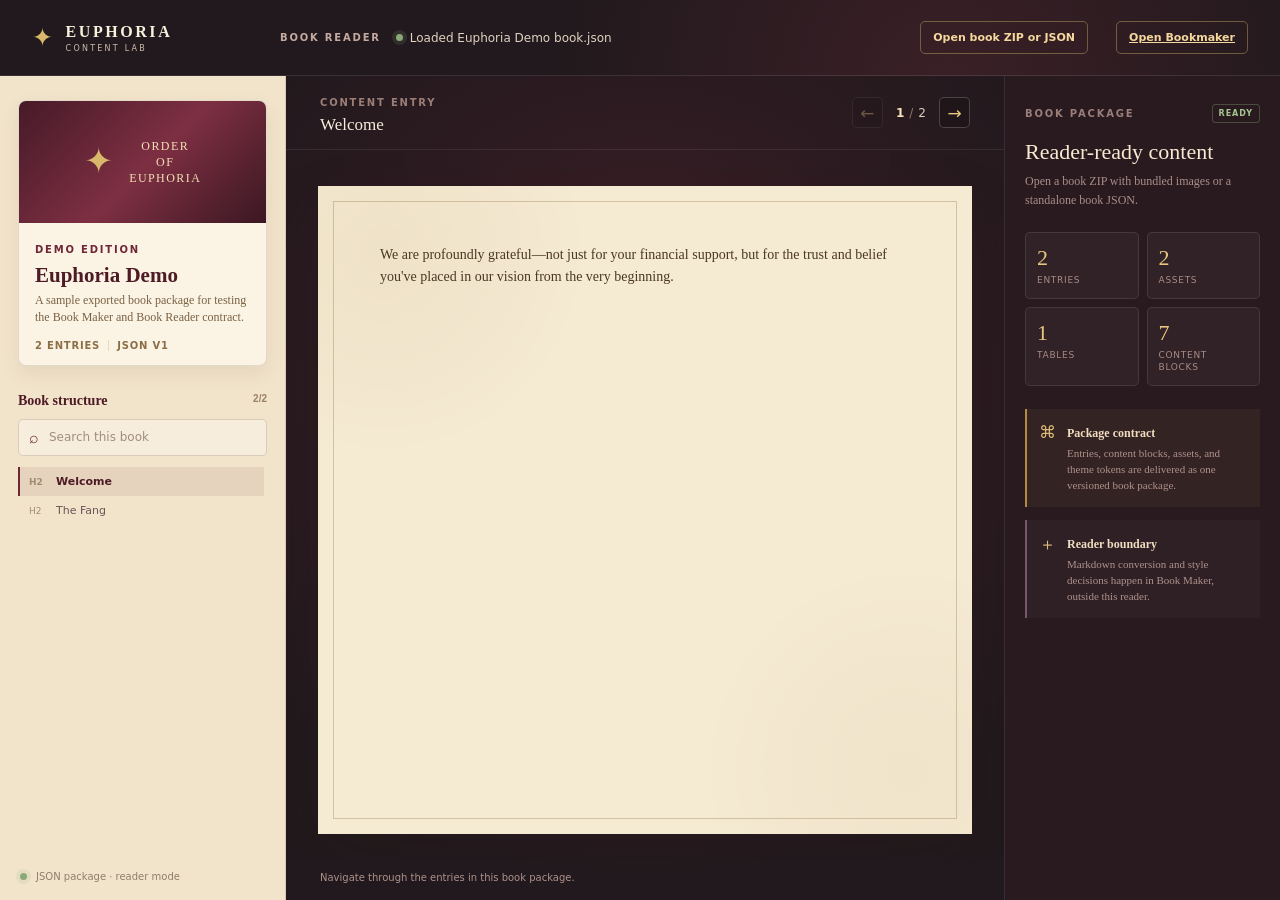
==== index.html @ 2980be52 "add some features" ====
<!doctype html>
<html lang="en">
  <head>
    <meta charset="UTF-8" />
    <meta name="viewport" content="width=device-width, initial-scale=1.0" />
    <title>Euphoria Demo · Content Reader</title>
    <meta name="description" content="A JSON-powered digital TTRPG book reader." />
    <link rel="stylesheet" href="styles.css?v=20" />
  </head>
  <body>
    <div class="app-shell">
      <header class="topbar">
        <div class="brand-mark" aria-label="Euphoria Content Lab">
          <span class="brand-glyph">✦</span>
          <span><strong>EUPHORIA</strong><small>CONTENT LAB</small></span>
        </div>
        <div class="topbar-center">
          <span class="eyebrow">BOOK READER</span>
          <span class="source-status" id="sourceStatus"><i></i> Loading demo…</span>
        </div>
        <label class="file-loader" for="jsonInput">Open book ZIP or JSON</label>
        <a class="file-loader" href="bookmaker.html">Open Bookmaker</a>
        <input id="jsonInput" type="file" accept=".zip,.json,application/zip,application/json" />
      </header>

      <main class="workspace">
        <aside class="sidebar">
          <div class="book-card">
            <div class="book-card-art"><span>✦</span><span>ORDER<br />OF<br />EUPHORIA</span></div>
            <div class="book-card-copy">
              <span class="eyebrow">DEMO EDITION</span>
              <h1 id="bookTitle">Euphoria Demo</h1>
              <p id="bookDescription">A Homebrewery Markdown reading test.</p>
              <div class="book-meta"><span id="pageCount">— entries</span><span id="themeLabel">5ePHB</span></div>
            </div>
          </div>

          <div class="sidebar-section">
            <div class="section-heading"><span>Book structure</span><span class="section-count" id="contentsCount">—</span></div>
            <label class="search-box">
              <span>⌕</span>
              <input id="searchInput" type="search" placeholder="Search this book" autocomplete="off" />
            </label>
            <nav id="contents" class="contents" aria-label="Book contents"></nav>
          </div>

          <div class="sidebar-footer">
            <span class="status-dot"></span>
            <span>JSON package · reader mode</span>
          </div>
        </aside>

        <section class="reader-area">
          <div class="reader-toolbar">
            <div>
              <span class="eyebrow">CONTENT ENTRY</span>
              <strong id="currentLabel">Cover</strong>
            </div>
            <div class="page-controls">
              <button id="previousButton" class="icon-button" type="button" aria-label="Previous content entry">←</button>
              <span><b id="currentPage">1</b><em>/</em><span id="totalPages">—</span></span>
              <button id="nextButton" class="icon-button" type="button" aria-label="Next content entry">→</button>
            </div>
          </div>

          <div class="reader-stage">
            <div id="pageViewport" class="page-viewport" aria-live="polite"></div>
          </div>

          <div class="reader-footer">
            <span id="pageHint">Navigate through the entries in this book package.</span>
          </div>
        </section>

        <aside class="inspector">
          <div class="inspector-heading">
            <span class="eyebrow">BOOK PACKAGE</span>
            <span class="live-badge">READY</span>
          </div>
          <h2>Reader-ready content</h2>
          <p class="inspector-intro">Open a book ZIP with bundled images or a standalone book JSON.</p>
          <div class="stat-grid">
            <div class="stat-card"><b id="statPages">—</b><span>entries</span></div>
            <div class="stat-card"><b id="statImages">—</b><span>assets</span></div>
            <div class="stat-card"><b id="statTables">—</b><span>tables</span></div>
            <div class="stat-card"><b id="statDirectives">—</b><span>content blocks</span></div>
          </div>
          <div class="support-card">
            <span class="support-icon">⌘</span>
            <div><strong>Package contract</strong><p>Entries, content blocks, assets, and theme tokens are delivered as one versioned book package.</p></div>
          </div>
          <div class="support-card muted-card">
            <span class="support-icon">＋</span>
            <div><strong>Reader boundary</strong><p>Markdown conversion and style decisions happen in Book Maker, outside this reader.</p></div>
          </div>
        </aside>
      </main>

      <div id="notice" class="notice" role="status" hidden></div>
    </div>
    <script src="image-viewer.js?v=1"></script>
    <script src="vendor/jszip-3.10.1/jszip.min.js"></script>
    <script src="book-archive.js?v=3"></script>
    <script src="reader.js?v=13"></script>
  </body>
</html>
---- styles.css ----
:root {
  --ink: #2e2325;
  --ink-soft: #756266;
  --wine: #6f2637;
  --wine-dark: #4d1a25;
  --gold: #b68a3d;
  --gold-light: #d9b86c;
  --gold-dark: #7a5927;
  --plum: #5d466f;
  --hover: #f8efd8;
  --parchment: #f5ead2;
  --parchment-light: #fbf4e5;
  --card: #efe0c0;
  --book-body-font: Georgia, serif;
  --book-ui-font: Inter, sans-serif;
  --line: rgba(93, 53, 43, .15);
  --shadow: 0 22px 55px rgba(49, 28, 27, .16);
}

* { box-sizing: border-box; }
html, body { min-height: 100%; }
body { margin: 0; color: var(--ink); background: #21191d; font-family: Inter, ui-sans-serif, system-ui, -apple-system, BlinkMacSystemFont, "Segoe UI", sans-serif; }
button, input { font: inherit; }
button { cursor: pointer; }

.app-shell { height: 100vh; overflow: hidden; background: radial-gradient(circle at 74% 10%, rgba(123, 49, 62, .28), transparent 32%), #21191d; }
.topbar { height: 76px; display: flex; align-items: center; gap: 28px; padding: 0 32px; color: #f9f0dd; border-bottom: 1px solid rgba(255,255,255,.1); }
.brand-mark { display: flex; align-items: center; gap: 11px; min-width: 220px; letter-spacing: .1em; }
.brand-mark strong { display: block; font-family: Georgia, serif; font-size: 16px; letter-spacing: .16em; }
.brand-mark small { display: block; margin-top: 3px; color: #cdbda8; font-size: 8px; letter-spacing: .28em; }
.brand-glyph { color: var(--gold-light); font-size: 25px; }
.topbar-center { display: flex; align-items: center; gap: 15px; flex: 1; }
.eyebrow { color: #9b7e78; font-size: 10px; font-weight: 800; letter-spacing: .18em; }
.topbar .eyebrow { color: #c5aaa2; }
.source-status { display: inline-flex; align-items: center; gap: 7px; color: #e0d2c0; font-size: 12px; }
.source-status i, .status-dot { width: 7px; height: 7px; display: inline-block; border-radius: 99px; background: #8ba87a; box-shadow: 0 0 0 4px rgba(139,168,122,.14); }
.file-loader, .export-button { color: #f4d89e; font-size: 11px; font-weight: 700; border: 1px solid rgba(217,184,108,.4); border-radius: 5px; padding: 9px 12px; cursor: pointer; background: transparent; }
.export-button:disabled { opacity: .4; cursor: default; }
.maker-page .maker-sidebar { background: #efe0c0; }
.maker-panel { margin-top: 25px; padding: 15px 14px; border: 1px solid rgba(111,38,55,.16); border-radius: 6px; background: rgba(255,255,255,.26); }
.maker-panel h2 { margin: 7px 0 5px; color: var(--wine-dark); font: 18px Georgia, serif; }
.maker-panel p { margin: 0; color: #806866; font: 11px/1.45 Georgia, serif; }
.maker-steps { margin-top: 14px; }
.maker-step { display: flex; align-items: center; gap: 9px; padding: 7px 0; color: #a48d7c; font-size: 10px; }
.maker-step b { width: 21px; height: 21px; display: grid; place-items: center; border: 1px solid rgba(111,38,55,.18); border-radius: 50%; font-size: 9px; }
.maker-step.active { color: var(--wine-dark); font-weight: 700; }
.maker-step.active b { color: #fbf4e5; border-color: var(--wine); background: var(--wine); }
.heading-actions, .heading-dialog-actions, .heading-bulk { display: flex; flex-wrap: wrap; align-items: center; gap: 8px; }
.heading-actions { margin-top: 10px; }
.heading-actions button, #headingEditor button, #headingEditor input:not([type="checkbox"]), #headingEditor select,
#pdfInspector button, #pdfInspector input, #imageRecovery button, #imageRecovery input, #imageRecovery select, #bookZipExport button {
  min-height: 36px; padding: 6px 9px; border: 1px solid var(--gold-dark); border-radius: 4px;
  color: var(--ink); background: var(--parchment-light); font: inherit;
}
.heading-actions button { font-size: 12px; }
.heading-actions button:disabled, #headingEditor button:disabled, #pdfInspector button:disabled, #imageRecovery button:disabled, #bookZipExport button:disabled { opacity: .55; cursor: default; }
#headingEditor {
  width: min(1200px, calc(100% - 24px)); max-height: calc(100% - 24px);
  padding: clamp(12px, 4vw, 24px); border: 1px solid var(--gold-dark); border-radius: 8px;
  color: var(--ink); background: var(--parchment); box-shadow: var(--shadow); font-size: 14px;
}
#headingEditor::backdrop { background: rgba(26, 14, 19, .75); }
#headingEditor [hidden] { display: none; }
.heading-dialog-header { display: flex; align-items: center; justify-content: space-between; gap: 12px; margin-bottom: 15px; }
.heading-dialog-header h2 { margin: 0; color: var(--wine-dark); font: 24px Georgia, serif; }
.heading-search { display: grid; gap: 5px; }
.heading-bulk { margin-top: 12px; }
.heading-hint { margin: 9px 0; color: var(--ink-soft); }
.heading-hint:empty { display: none; }
.heading-columns { overflow-x: auto; padding: 2px 2px 8px; }
.heading-grid { display: grid; grid-template-columns: repeat(4, minmax(218px, 1fr)); min-width: 896px; gap: 8px; }
.heading-grid-extra { grid-template-columns: repeat(2, minmax(218px, 1fr)); min-width: 444px; margin-top: 8px; }
.heading-grid-extra:empty { display: none; }
.heading-column { min-width: 0; padding: 8px; border: 1px solid var(--line); border-radius: 5px; }
.heading-column h3 { margin: 0 0 4px; color: var(--wine-dark); font-size: 14px; }
.heading-rows { max-height: 38vh; overflow-y: auto; margin: 0; padding: 2px; list-style: none; }
.heading-row { display: grid; grid-template-columns: auto minmax(0, 1fr) auto auto; align-items: center; gap: 5px; padding: 4px 0; }
.heading-row input[type="text"] { width: 100%; min-width: 0; }
.heading-count { min-width: 20px; padding: 3px; border-radius: 4px; background: var(--card); color: var(--wine-dark); font-size: 11px; text-align: center; }
.heading-preview-contents { max-height: 38vh; overflow-y: auto; margin: 8px 0; padding-inline-start: 25px; overflow-wrap: anywhere; }
.heading-preview-contents li { margin: 5px 0; }
.heading-dialog-actions { justify-content: flex-end; margin-top: 12px; }
#headingEditor #previewHeadings, #headingEditor #applyHeadings { color: #fff3db; background: var(--wine-dark); }
.maker-panel .pdf-status { margin-top: 8px; overflow-wrap: anywhere; }
.pdf-status:empty { display: none; }
#pdfInspector, #imageRecovery, #bookZipExport {
  width: min(950px, calc(100% - 24px)); max-height: calc(100% - 24px); padding: clamp(12px, 4vw, 24px);
  border: 1px solid var(--gold-dark); border-radius: 8px; color: var(--ink); background: var(--parchment); font-size: 14px;
}
#pdfInspector::backdrop, #imageRecovery::backdrop, #bookZipExport::backdrop { background: rgba(26, 14, 19, .75); }
.pdf-toolbar { display: flex; flex-wrap: wrap; align-items: center; gap: 8px; margin-bottom: 10px; }
.pdf-toolbar h2 { flex: 1; margin: 0; color: var(--wine-dark); font: 24px Georgia, serif; }
#pdfPageNumber { width: 70px; }
.pdf-page-jump { display: flex; flex-wrap: wrap; align-items: center; gap: 5px; }
.pdf-page-layout { display: grid; grid-template-columns: minmax(0, 2fr) minmax(0, 1fr); gap: 15px; }
.pdf-page-layout[hidden] { display: none; }
#pdfPreviewStage { position: relative; }
#pdfPageCanvas { display: block; width: 100%; height: auto; background: white; }
#pdfPageCanvas.selecting-crop { cursor: crosshair; touch-action: none; user-select: none; }
#pdfCropOutline { position: absolute; outline: 2px solid #6f2637; box-shadow: 0 0 0 3px white; background: rgba(111, 38, 55, .15); pointer-events: none; }
#pdfCrop[aria-pressed="true"] { color: #fff3db; background: var(--wine-dark); }
#pdfImages { display: grid; gap: 7px; margin: 0 0 12px; padding: 0; list-style: none; }
#pdfImages button { display: flex; align-items: center; gap: 8px; width: 100%; text-align: start; }
#pdfImages img { width: 52px; height: 42px; object-fit: contain; background: white; }
#pdfImages .pdf-use-image { display: none; }
#pdfReviewPane[data-picking] #pdfImages .pdf-use-image { display: block; margin-top: 4px; }
#pdfImageHighlight { position: absolute; outline: 3px solid #b68a3d; box-shadow: 0 0 0 2px white; pointer-events: none; }
#pdfPageCanvas.selecting-crop + #pdfImageHighlight { visibility: hidden; }
#pdfPageText { max-height: 220px; overflow: auto; white-space: pre-wrap; overflow-wrap: anywhere; }
#imageRecovery { width: min(1050px, calc(100% - 24px)); padding: 12px; font-size: 13px; }
#imageRecovery:has(#recoverySetup:not([hidden])) { width: min(480px, calc(100% - 24px)); }
#imageRecovery [hidden] { display: none; }
#imageRecovery .pdf-toolbar { gap: 6px; margin-bottom: 6px; }
#imageRecovery button, #imageRecovery input:not([type="radio"]) { padding: 4px 7px; }
#recoverySetup fieldset { display: grid; gap: 7px; margin: 8px 0 12px; border: 1px solid var(--line); }
#recoveryStatus { flex: 1; margin: 0; }
.recovery-layout { display: grid; grid-template-columns: minmax(0, 1.15fr) minmax(0, 1fr); gap: 12px; }
#recoveryPdfPane, #recoveryReview { min-width: 0; max-height: min(76vh, calc(100dvh - 120px)); overflow: auto; padding: 6px; }
#recoveryPdfPane { border: 1px solid var(--line); border-radius: 5px; }
#recoveryPdfPane .pdf-page-layout:not([hidden]) { display: block; }
#recoveryPdfPane #pdfPreviewStage { width: min(100%, calc(clamp(130px, 100dvh - 260px, 540px) * var(--pdf-page-ratio, 1))); margin: 0 auto; }
#recoveryPdfPane #pdfImages { grid-template-columns: repeat(auto-fit, minmax(145px, 1fr)); }
@media (max-width: 760px) {
  .recovery-layout { grid-template-columns: minmax(0, 1fr); }
  #recoveryPdfPane { max-height: none; }
  #recoveryPdfPane #pdfPreviewStage { width: min(100%, calc(clamp(125px, 33dvh, 290px) * var(--pdf-page-ratio, 1))); }
  #recoveryReview { max-height: none; }
}
.recovery-field { display: grid; grid-template-columns: auto minmax(0, 1fr); align-items: center; gap: 5px 8px; min-width: 0; }
.recovery-field input { width: 100%; min-width: 0; }
#recoveryPageNumber { width: 64px; }
#recoveryContext { margin: 6px 0; overflow-wrap: anywhere; }
#recoveryCandidates { display: grid; grid-template-columns: repeat(auto-fill, minmax(92px, 1fr)); gap: 5px; margin: 6px 0; padding: 0; list-style: none; }
#recoveryCandidates button { display: grid; justify-items: center; gap: 5px; width: 100%; }
#recoveryCandidates button[aria-pressed="true"] { outline: 2px solid var(--wine); outline-offset: -2px; }
#recoveryCandidates img { width: 100%; height: 46px; object-fit: contain; }
#recoveryForm { padding: 7px; border: 1px solid var(--gold-dark); border-radius: 5px; }
#recoveryChosenImage { display: block; max-width: 100%; max-height: 78px; margin: 6px auto 0; object-fit: contain; }
#recoveryForm .pdf-toolbar { margin: 6px 0 0; }
#applyRecovery { color: #fff3db; background: var(--wine-dark); }
#bookZipExport { width: min(450px, calc(100% - 24px)); }
#bookZipExport h2 { margin: 0; color: var(--wine-dark); font: 24px Georgia, serif; }
#bookZipExportStatus { overflow-wrap: anywhere; }
.edition-field { display: grid; gap: 4px; margin: 8px 0; color: var(--ink); font-size: 12px; }
.edition-field select { width: 100%; }
#bookEditing { width: min(680px, calc(100% - 24px)); max-height: calc(100dvh - 24px); overflow: auto; padding: 16px; border: 1px solid var(--gold-dark); border-radius: 8px; background: var(--parchment); color: var(--ink); }
#bookEditing::backdrop { background: rgba(26, 14, 19, .75); }
#bookEditingFields { display: grid; gap: 10px; }
#bookEditing :is(input, select, textarea, button), .edition-field select, .book-block-actions button { font: inherit; color: var(--ink); border: 1px solid var(--gold-dark); border-radius: 4px; background: var(--parchment-light); }
#bookEditing :is(input, select, textarea, button), .edition-field select { padding: 6px 8px; }
#bookEditing :is(input, select, textarea):not([type="checkbox"]) { width: 100%; min-width: 0; }
#bookEditing textarea { resize: vertical; }
#bookEditing label { display: grid; gap: 4px; min-width: 0; }
#bookEditing label.book-edit-check { display: flex; align-items: center; gap: 5px; }
#bookEditing [hidden] { display: none; }
#bookEditing button:disabled { opacity: .45; cursor: default; }
#bookEditingStatus { margin: 8px 0 0; color: var(--wine-dark); }
#bookEditingStatus:empty { display: none; }
.book-edit-actions { display: flex; flex-wrap: wrap; gap: 8px; }
.book-bullet-editor { margin: 0 0 8px; padding-inline-start: 22px; }
.book-bullet-editor li { margin-bottom: 6px; }
.book-bullet-editor textarea { display: block; margin-bottom: 4px; }
#structuredBlockFields { min-width: 0; }
.book-table-editor { overflow-x: auto; margin-bottom: 8px; }
.book-table-editor table { width: 100%; border-spacing: 4px; }
.book-table-editor :is(th, td) { vertical-align: top; text-align: start; padding: 0; }
.book-table-editor :is(th, td):has(input) { min-width: 110px; }
.book-table-editor th button { margin-top: 4px; }
.book-edit-scope { min-width: 0; padding: 8px; margin: 0; border: 1px solid var(--gold-dark); border-radius: 5px; }
.book-edit-scope legend { padding: 0 4px; font-weight: 700; }
.book-edit-scope p { margin: 6px 0 2px; color: var(--ink-soft); }
#bookEditing .book-edit-actions button[value="save"] { color: #fff3db; background: var(--wine-dark); }
.book-edit-grid { display: grid; grid-template-columns: repeat(2, minmax(0, 1fr)); gap: 8px 12px; }
.book-crop-stage { position: relative; overflow: hidden; width: fit-content; max-width: 100%; margin: 0 auto 8px; }
.book-crop-stage img { display: block; max-width: 100%; max-height: 240px; cursor: crosshair; touch-action: none; user-select: none; }
#editCropOutline { position: absolute; border: 2px solid var(--wine-dark); outline: 1px solid white; box-shadow: 0 0 0 600px #2b1a2260; pointer-events: none; }
.book-order-list, .book-source-list { padding: 0; margin: 0; list-style: none; }
.book-order-list li { display: flex; align-items: center; flex-wrap: wrap; gap: 6px; padding: 6px 0; border-bottom: 1px solid var(--line); }
.book-order-list li[draggable] { cursor: grab; }
.book-order-list li > span { flex: 1 1 36%; overflow-wrap: anywhere; }
.book-source-list li { padding: 6px 0; border-bottom: 1px solid var(--line); }
.book-source-list small { display: block; color: var(--ink-soft); }
.book-edit-block { display: flow-root; margin-block: 4px; padding: 2px 5px; border: 1px solid transparent; }
.book-edit-block[data-edit-block]:hover, .book-edit-block:focus-within { border-color: var(--gold-dark); }
.book-block-actions { display: flex; gap: 5px; justify-content: flex-end; clear: both; }
.book-block-actions button { padding: 3px 6px; font-size: 11px; }
.page-content .book-quote, .page-content .book-callout { margin-block: 12px; padding: 8px 12px; border-inline-start: 3px solid var(--gold-dark); }
.page-content .book-quote { font-style: italic; }
.page-content .book-callout { background: var(--card); }
.page-content .book-rule { border: 0; border-top: 1px solid var(--gold-dark); margin: 16px auto; width: 65%; }
@media (max-width: 480px) { .book-edit-grid { grid-template-columns: minmax(0, 1fr); } }
#bookZipExport #downloadBookZip { color: #fff3db; background: var(--wine-dark); }
@media (max-width: 650px) { .pdf-page-layout { grid-template-columns: minmax(0, 1fr); } }
.maker-inspector { background: #261a20; }
#fileInput, #mdInput, #jsonInput { display: none; }

.workspace { display: grid; grid-template-columns: 286px minmax(520px, 1fr) 276px; height: calc(100vh - 76px); min-height: 0; overflow: hidden; }
.sidebar { min-height: 0; overflow-y: auto; padding: 24px 18px 18px; background: #f2e4cb; border-right: 1px solid rgba(69, 32, 30, .14); display: flex; flex-direction: column; }
.book-card { overflow: hidden; border: 1px solid var(--line); border-radius: 8px; background: var(--parchment-light); box-shadow: 0 8px 20px rgba(69, 32, 30, .08); }
.book-card-art { min-height: 122px; display: flex; align-items: center; justify-content: center; gap: 15px; color: #f4dfb6; background: linear-gradient(135deg, #461a28, #7d2f42 52%, #3b1722); text-align: center; font-family: Georgia, serif; font-size: 12px; line-height: 1.35; letter-spacing: .12em; }
.book-card-art span:first-child { color: var(--gold-light); font-size: 35px; }
.book-card-copy { padding: 15px 16px 14px; }
.book-card-copy .eyebrow { color: var(--wine); }
.book-card h1 { margin: 7px 0 5px; color: var(--wine-dark); font: 700 21px/1.1 Georgia, serif; }
.book-card p { min-height: 32px; margin: 0; color: var(--ink-soft); font: 12px/1.45 Georgia, serif; }
.book-meta { display: flex; gap: 8px; margin-top: 13px; color: #8b6d46; font-size: 10px; font-weight: 800; text-transform: uppercase; letter-spacing: .08em; }
.book-meta span + span { padding-left: 8px; border-left: 1px solid var(--line); }
.sidebar-section { display: flex; flex: none; flex-direction: column; min-height: 0; margin-top: 27px; }
.section-heading { display: flex; justify-content: space-between; margin-bottom: 10px; color: var(--wine-dark); font: 700 14px Georgia, serif; }
.section-count { color: #9b8064; font: 700 10px Inter, sans-serif; }
.search-box { display: flex; align-items: center; gap: 8px; padding: 8px 10px; border: 1px solid rgba(93, 53, 43, .18); border-radius: 5px; background: rgba(255,255,255,.35); color: var(--wine); }
.search-box input { width: 100%; outline: none; border: 0; background: transparent; color: var(--ink); font-size: 12px; }
.search-box input::placeholder { color: #a28d80; }
.contents { margin-top: 11px; padding-right: 3px; }
.contents-entry > button { width: 100%; display: flex; align-items: baseline; gap: 9px; padding: 8px 9px; border: 0; border-left: 2px solid transparent; background: transparent; color: #695457; text-align: left; font-size: 11px; }
.contents-entry > button:hover { background: rgba(255,255,255,.35); color: var(--wine); }
.contents-entry > button.active { border-left-color: var(--wine); background: rgba(111,38,55,.09); color: var(--wine-dark); font-weight: 800; }
.contents-subtree { margin: 2px 0 6px 18px; padding: 2px 0 3px 9px; border-left: 1px solid rgba(111,38,55,.2); }
.contents-subitem { display: flex; align-items: baseline; gap: 8px; padding: 6px 8px; border-radius: 3px; color: #806c66; font-size: 10px; text-decoration: none; }
.contents-subitem:hover, .contents-subitem:focus-visible { color: var(--wine); background: rgba(255,255,255,.34); outline: none; }
.contents-subitem .page-no { flex: 0 0 18px; width: 18px; color: #a48b72; font-size: 8px; }
.contents .page-no { width: 18px; color: #a48b72; font-size: 9px; }
.contents .page-title { overflow: hidden; text-overflow: ellipsis; white-space: nowrap; }
.sidebar-footer { display: flex; align-items: center; gap: 9px; margin-top: auto; padding: 15px 2px 0; color: #917b6c; font-size: 10px; }

.reader-area { min-width: 0; min-height: 0; overflow: hidden; display: flex; flex-direction: column; background: radial-gradient(circle at 50% 38%, #4a252d 0, #2d1b21 43%, #21191d 80%); }
.reader-toolbar { display: flex; align-items: center; justify-content: space-between; min-height: 74px; padding: 0 34px; color: #f8ecdb; border-bottom: 1px solid rgba(255,255,255,.08); }
.reader-toolbar strong { display: block; margin-top: 5px; font: 17px Georgia, serif; }
.page-controls { display: flex; align-items: center; gap: 13px; color: #dfcdbb; font-size: 12px; }
.page-controls b { color: #f7e4bb; }
.page-controls em { margin: 0 5px; color: #90736c; font-style: normal; }
.icon-button { width: 31px; height: 31px; border: 1px solid rgba(255,255,255,.2); border-radius: 5px; background: rgba(0,0,0,.15); color: #e8c881; font-size: 17px; }
.icon-button:disabled { opacity: .35; cursor: default; }
.reader-stage { display: grid; place-items: center; flex: 1; min-height: 0; padding: 29px 32px 18px; overflow: auto; }
.page-viewport { width: min(100%, 730px); }
.book-page { position: relative; min-height: min(72vh, 900px); overflow: hidden; padding: 58px 62px 60px; color: var(--ink); background: var(--parchment); box-shadow: var(--shadow); }
.book-page::before { position: absolute; inset: 15px; border: 1px solid rgba(123, 89, 39, .28); pointer-events: none; content: ""; }
.book-page::after { position: absolute; inset: 0; pointer-events: none; opacity: .23; content: ""; background: radial-gradient(circle at 10% 10%, rgba(120,80,20,.22), transparent 24%), radial-gradient(circle at 90% 90%, rgba(120,80,20,.16), transparent 24%); }
.page-inner { position: relative; z-index: 3; }
.page-art { position: relative; z-index: 1; display: block; max-width: 100%; margin: 20px auto; pointer-events: auto; }
.page-art--flow { width: min(100%, 440px); }
.page-art--flow.entry-emblem { margin-top: 2px; margin-bottom: 18px; }
.page-content { display: flow-root; }
.page-viewport[dir="rtl"] .book-page,
.page-viewport[dir="rtl"] .page-content { direction: rtl; }
.page-viewport[dir="rtl"] .page-content { text-align: right; }
.page-viewport[dir="rtl"] .page-content table { direction: rtl; text-align: right; }
.page-viewport[dir="rtl"] .page-content ul { padding-left: 0; padding-right: 23px; }
#contents[dir="rtl"] button { text-align: right; }
.page-controls[dir="rtl"] { direction: rtl; }
.page-art--flow.entry-emblem--top-right { float: right; width: 150px !important; margin: -48px 0 14px 17px; }
.page-art--flow.entry-emblem--top-right .image-frame { display: block; width: 100%; }
.page-art--flow.entry-emblem--top-right img { width: 100%; aspect-ratio: 1; border-radius: 50%; object-fit: cover; }
.page-art.entry-emblem--top-right .image-frame::before { inset: 2px; border: 2px solid var(--gold); border-radius: 50%; box-shadow: 0 0 0 2px color-mix(in srgb, var(--wine) 36%, transparent); }
.page-art.entry-emblem--top-right .image-frame::after { inset: 7px; border: 1px solid var(--gold-light); border-radius: 50%; background: none; }
.image-frame { position: relative; display: inline-block; width: fit-content; max-width: 100%; vertical-align: top; isolation: isolate; }
.image-frame::before { position: absolute; inset: 8px; z-index: 2; border: 1px solid color-mix(in srgb, var(--gold) 88%, var(--wine)); box-shadow: inset 0 0 0 1px rgba(255,255,255,.22), 0 0 0 1px rgba(0,0,0,.12); pointer-events: none; content: ""; }
.image-frame::after { position: absolute; inset: 0; z-index: 3; background: linear-gradient(var(--gold),var(--gold)) left top/22px 2px, linear-gradient(var(--gold),var(--gold)) left top/2px 22px, linear-gradient(var(--gold),var(--gold)) right top/22px 2px, linear-gradient(var(--gold),var(--gold)) right top/2px 22px, linear-gradient(var(--gold),var(--gold)) left bottom/22px 2px, linear-gradient(var(--gold),var(--gold)) left bottom/2px 22px, linear-gradient(var(--gold),var(--gold)) right bottom/22px 2px, linear-gradient(var(--gold),var(--gold)) right bottom/2px 22px; background-repeat: no-repeat; pointer-events: none; content: ""; }
.image-frame--wide { width: 100%; aspect-ratio: 16 / 9; overflow: hidden; }
.image-frame--wide img { width: 100%; height: 100%; object-fit: cover; }
.page-art img { display: block; width: auto; height: auto; max-width: 100%; object-fit: contain; }
.page-content img[data-image-viewer] { cursor: zoom-in; }
.page-content img[data-image-viewer]:focus-visible { outline: 3px solid var(--gold-light); outline-offset: 3px; }
.image-lightbox-open { overflow: hidden; }
.image-lightbox { position: fixed; inset: 0; width: 100vw; height: 100dvh; max-width: none; max-height: none; margin: 0; padding: 56px clamp(16px, 3vw, 48px) 24px; overflow: hidden; border: 0; color: #fff; background: transparent; }
.image-lightbox[open] { display: grid; grid-template-rows: minmax(0, 1fr) auto; justify-items: center; align-items: center; gap: 12px; }
.image-lightbox::backdrop { background: rgba(22, 14, 18, .94); backdrop-filter: blur(5px); }
.image-lightbox-image { display: block; min-width: 0; min-height: 0; max-width: 100%; max-height: 100%; width: auto; height: auto; object-fit: contain; border-radius: 3px; box-shadow: 0 14px 60px rgba(0, 0, 0, .5); }
.image-lightbox-caption { max-width: min(900px, 100%); max-height: 15vh; overflow: auto; margin: 0; color: #f3e6d4; font: 13px/1.4 Georgia, serif; text-align: center; }
.image-lightbox-close { position: absolute; top: 14px; right: 18px; display: grid; width: 40px; height: 40px; place-items: center; padding: 0 0 3px; border: 1px solid rgba(255,255,255,.35); border-radius: 50%; color: #fff; background: rgba(30,20,24,.55); font-size: 29px; line-height: 1; }
.image-lightbox-close:hover, .image-lightbox-close:focus-visible { border-color: var(--gold-light); color: var(--gold-light); outline: none; }
.page-content :is(h1, h2, h3, h4, h5, h6) { color: var(--wine-dark); font-family: var(--book-body-font); }
.page-content :is(h1, h2) { margin: 0 0 15px; font-size: 32px; letter-spacing: .02em; }
.page-content h3 { margin: 22px 0 6px; font-size: 20px; scroll-margin-block-start: 28px; }
.page-content h4 { margin: 17px 0 5px; font-size: 15px; font-style: italic; }
.page-content :is(h5, h6) { margin: 14px 0 8px; font-size: 12px; line-height: 1.45; }
.page-content p { margin: 0 0 12px; font: 14px/1.55 var(--book-body-font); }
.page-content strong { color: var(--wine); }
.page-content em { color: var(--ink-soft); }
.page-content ul { margin: 7px 0 15px; padding-left: 23px; font: 14px/1.5 var(--book-body-font); }
.page-content li { margin: 4px 0; }
.page-content hr { margin: 24px 0; border: 0; border-top: 1px solid rgba(111,38,55,.2); }
.page-content table { width: 100%; margin: 15px 0 20px; border-collapse: collapse; background: color-mix(in srgb, var(--parchment-light) 65%, transparent); font: 12px/1.35 var(--book-body-font); }
.page-content th { color: var(--parchment-light); background: var(--wine); font-weight: 700; }
.page-content th, .page-content td { padding: 8px 9px; border: 1px solid rgba(111,38,55,.24); vertical-align: top; }
.page-content tr:nth-child(even) td { background: rgba(182,138,61,.08); }
.page-content figure { margin: 18px auto; text-align: center; }
.page-content figure img { display: block; max-width: 100%; max-height: 420px; margin: 0 auto; object-fit: contain; }
.page-content figcaption { margin-top: 5px; color: #8d6b59; font-size: 10px; font-style: italic; }
.video-grid { display: grid; grid-template-columns: repeat(2, 1fr); gap: 12px; margin-top: 13px; }
.video-card { display: block; overflow: hidden; border: 1px solid rgba(111,38,55,.22); border-radius: 5px; background: rgba(255,255,255,.35); color: inherit; text-decoration: none; }
.video-card img { display: block; width: 100%; aspect-ratio: 16/9; object-fit: cover; }
.video-card-caption { display: block; padding: 8px; color: #6f2637; font: 700 11px Georgia, serif; }
.column-marker { height: 1px; margin: 19px 0; border-top: 1px dashed rgba(111,38,55,.3); }
.reader-footer { display: flex; justify-content: space-between; gap: 20px; padding: 13px 34px 17px; color: #ae918b; font-size: 10px; }
.text-button { padding: 0; border: 0; background: transparent; color: #e0bd78; font-size: 10px; }
.source-slice { max-height: 190px; overflow: auto; margin: 0 34px 20px; padding: 14px; color: #ddc4bd; background: rgba(0,0,0,.24); border: 1px solid rgba(255,255,255,.08); border-radius: 4px; white-space: pre-wrap; font: 11px/1.45 Consolas, monospace; }

.inspector { min-height: 0; overflow-x: hidden; overflow-y: auto; padding: 28px 20px; color: #ead8c9; background: #291a20; border-left: 1px solid rgba(255,255,255,.08); }
.inspector-heading { display: flex; align-items: center; justify-content: space-between; }
.live-badge { padding: 4px 6px; border: 1px solid rgba(139,168,122,.35); border-radius: 3px; color: #a5c68f; font-size: 8px; font-weight: 800; letter-spacing: .12em; }
.inspector h2 { margin: 16px 0 7px; color: #f8e9d0; font: 22px Georgia, serif; }
.inspector-intro { margin: 0; color: #aa8e88; font: 12px/1.55 Georgia, serif; }
.stat-grid { display: grid; grid-template-columns: 1fr 1fr; gap: 8px; margin: 23px 0; }
.stat-card { padding: 12px 11px; border: 1px solid rgba(255,255,255,.1); border-radius: 5px; background: rgba(255,255,255,.035); }
.stat-card b { display: block; color: #ebc77e; font: 22px Georgia, serif; }
.stat-card span { display: block; margin-top: 4px; color: #a98b85; font-size: 9px; line-height: 1.25; text-transform: uppercase; letter-spacing: .08em; }
.theme-panel { margin: 18px 0 20px; padding: 12px; border: 1px solid rgba(255,255,255,.1); border-radius: 5px; background: rgba(255,255,255,.035); }
.theme-heading { margin-bottom: 8px; color: #ebc77e; font: 700 10px Inter, sans-serif; letter-spacing: .12em; }
.theme-heading span:last-child { color: #a98b85; font-size: 8px; letter-spacing: .04em; }
.theme-field { display: block; margin-bottom: 5px; color: #c9ada3; font-size: 10px; }
.theme-select { width: 100%; padding: 7px 8px; border: 1px solid rgba(224,189,120,.3); border-radius: 4px; color: #f6e7cf; background: #3a242c; font-size: 11px; }
.theme-swatches { display: flex; gap: 7px; margin: 10px 0 8px; }
.theme-swatch { width: 23px; height: 23px; display: block; border: 1px solid rgba(255,255,255,.3); border-radius: 50%; box-shadow: 0 0 0 2px rgba(0,0,0,.18); }
.theme-note { margin: 0 0 8px; color: #ae918b; font: 10px/1.35 Georgia, serif; }
.palette-color-heading { margin: 12px 0 7px; color: #ebc77e; font: 700 9px Inter, sans-serif; letter-spacing: .08em; text-transform: uppercase; }
.palette-color-controls { display: grid; grid-template-columns: 1fr 1fr; gap: 8px 7px; }
.palette-color-field { min-width: 0; color: #c9ada3; font-size: 9px; }
.palette-color-field > span:first-child { display: block; overflow: hidden; margin-bottom: 4px; text-overflow: ellipsis; white-space: nowrap; }
.palette-color-inputs { display: flex; gap: 4px; }
.palette-color-inputs input[type="color"] { width: 29px; height: 25px; flex: 0 0 29px; padding: 2px; border: 1px solid rgba(224,189,120,.35); border-radius: 4px; background: #3a242c; cursor: pointer; }
.palette-color-inputs input[type="text"] { width: 100%; min-width: 0; padding: 4px 5px; border: 1px solid rgba(224,189,120,.22); border-radius: 4px; color: #f6e7cf; background: #3a242c; font: 9px Consolas, monospace; }
.support-card { display: flex; gap: 11px; margin-top: 13px; padding: 13px 12px; border-left: 2px solid var(--gold); background: rgba(182,138,61,.08); }
.support-icon { color: #e0bd78; font-size: 17px; }
.support-card strong { color: #f0ddc0; font: 700 12px Georgia, serif; }
.support-card p { margin: 5px 0 0; color: #ae918b; font: 11px/1.45 Georgia, serif; }
.muted-card { border-left-color: #75566a; background: rgba(117,86,106,.09); }
.notice { position: fixed; right: 20px; bottom: 18px; max-width: 360px; padding: 12px 14px; border: 1px solid rgba(224,189,120,.35); border-radius: 5px; color: #f9ead0; background: #4c2731; box-shadow: 0 10px 25px rgba(0,0,0,.25); font-size: 12px; }

@media (max-width: 1080px) { .workspace { grid-template-columns: 250px minmax(0, 1fr); } .inspector { display: none; } }
@media (max-width: 740px) { .topbar { height: auto; min-height: 70px; padding: 14px 18px; gap: 14px; } .topbar-center { display: none; } .file-loader { margin-left: auto; } .workspace { display: block; } .sidebar { padding: 15px; } .book-card { display: grid; grid-template-columns: 125px 1fr; } .book-card-art { min-height: 100%; } .sidebar-section { margin-top: 18px; } .sidebar-footer { display: none; } .reader-toolbar { padding: 0 18px; } .reader-stage { padding: 20px 12px 12px; } .book-page { min-height: 70vh; padding: 42px 34px 50px; } .reader-footer { padding: 12px 18px 16px; } .source-slice { margin: 0 18px 16px; } }
@media (max-width: 740px) { .app-shell { height: auto; min-height: 100vh; overflow: visible; } .workspace { height: auto; overflow: visible; } .reader-area { height: calc(100vh - 270px); min-height: 500px; overflow: hidden; } }
@media (max-width: 520px) { .topbar { flex-wrap: wrap; } }
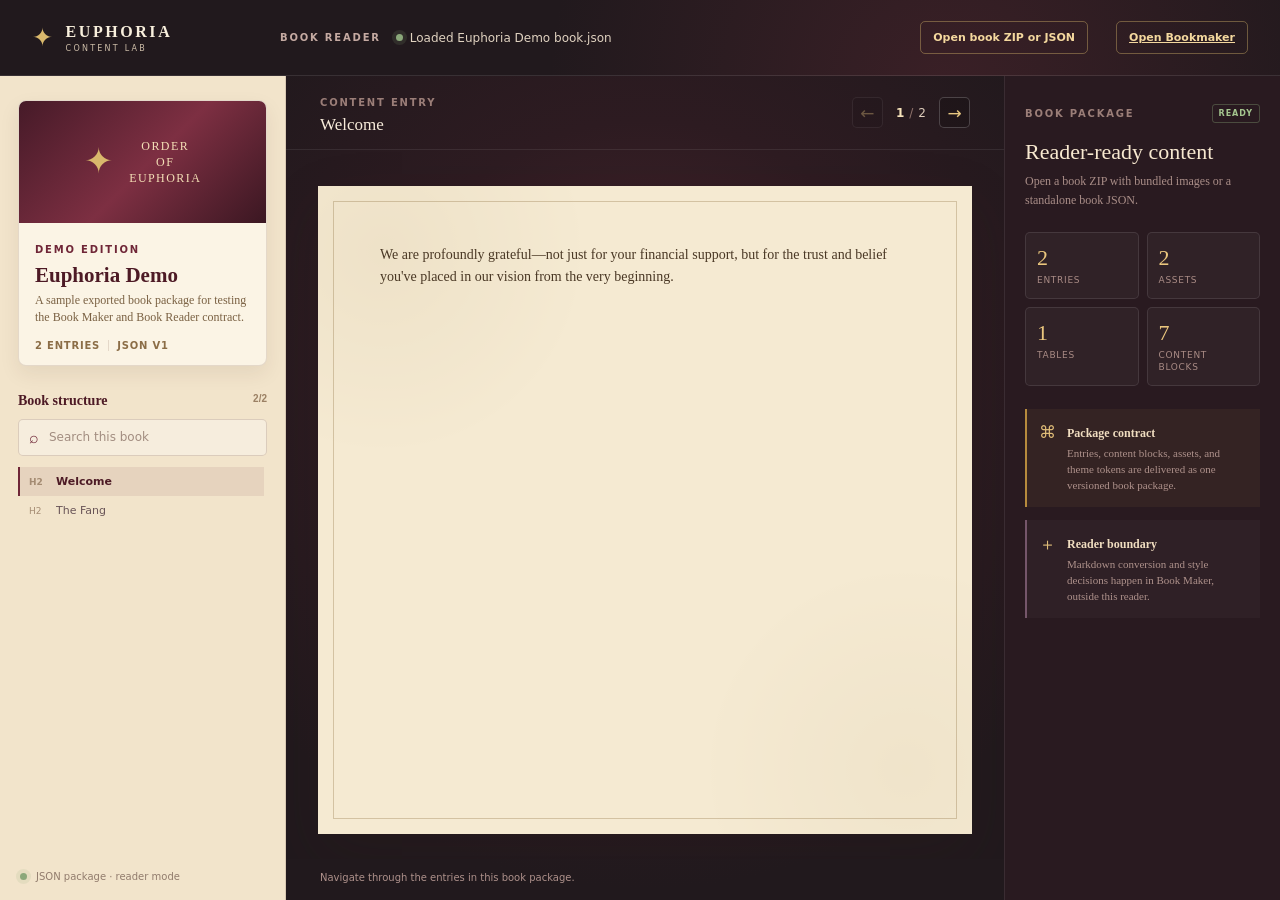
==== commit c3680167: "add zip opener" ====
--- a/index.html
+++ b/index.html
@@ -100,7 +100,7 @@
     </div>
     <script src="image-viewer.js?v=1"></script>
     <script src="vendor/jszip-3.10.1/jszip.min.js"></script>
-    <script src="book-archive.js?v=3"></script>
-    <script src="reader.js?v=13"></script>
+    <script src="book-archive.js?v=4"></script>
+    <script src="reader.js?v=15"></script>
   </body>
 </html>
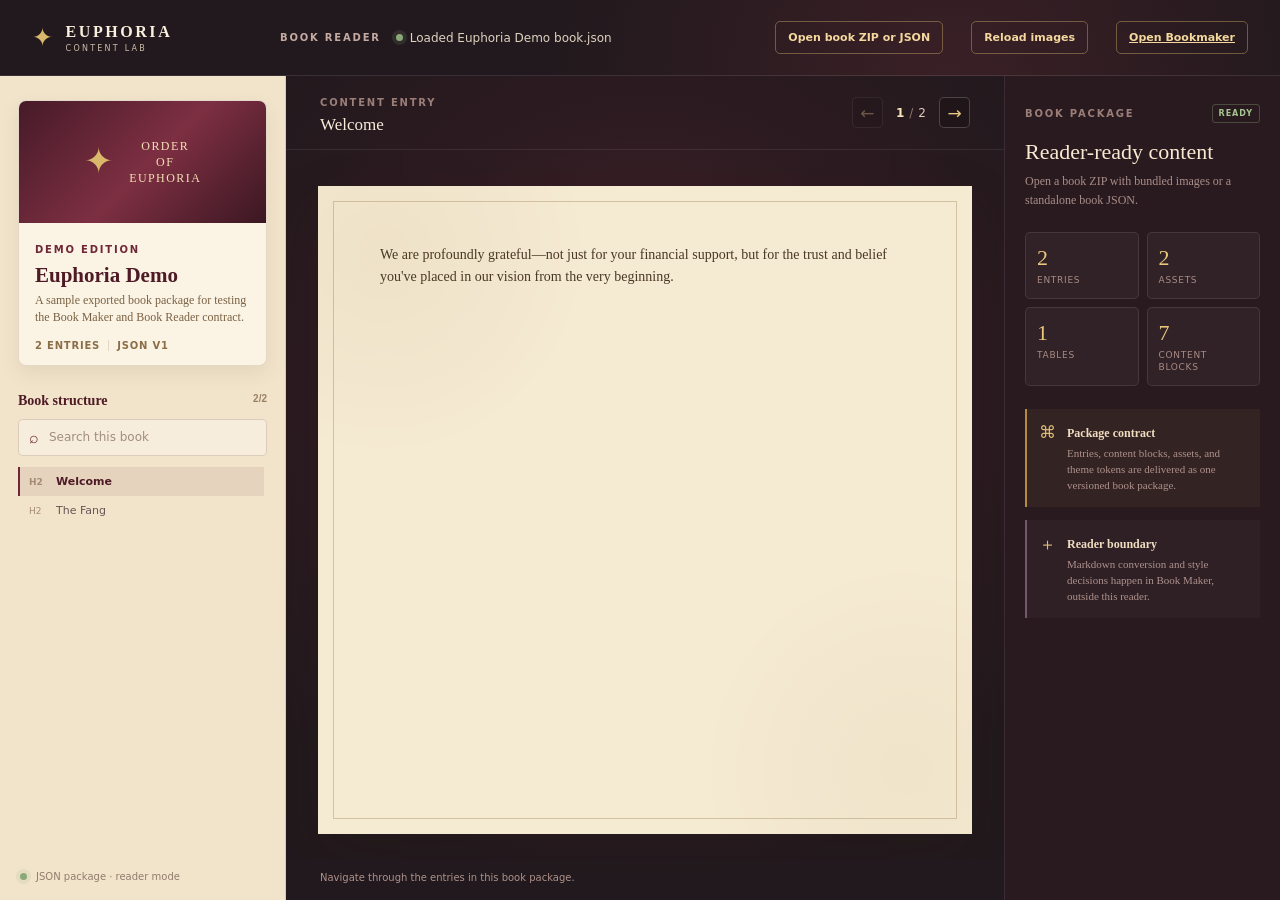
==== commit 3f6cc4fc: "add image reloader" ====
--- a/index.html
+++ b/index.html
@@ -19,6 +19,7 @@
           <span class="source-status" id="sourceStatus"><i></i> Loading demo…</span>
         </div>
         <label class="file-loader" for="jsonInput">Open book ZIP or JSON</label>
+        <button id="reloadImages" class="file-loader" type="button">Reload images</button>
         <a class="file-loader" href="bookmaker.html">Open Bookmaker</a>
         <input id="jsonInput" type="file" accept=".zip,.json,application/zip,application/json" />
       </header>
@@ -98,7 +99,7 @@
 
       <div id="notice" class="notice" role="status" hidden></div>
     </div>
-    <script src="image-viewer.js?v=1"></script>
+    <script src="image-viewer.js?v=2"></script>
     <script src="vendor/jszip-3.10.1/jszip.min.js"></script>
     <script src="book-archive.js?v=4"></script>
     <script src="reader.js?v=15"></script>
--- a/styles.css
+++ b/styles.css
@@ -178,6 +178,7 @@
 .book-order-list li { display: flex; align-items: center; flex-wrap: wrap; gap: 6px; padding: 6px 0; border-bottom: 1px solid var(--line); }
 .book-order-list li[draggable] { cursor: grab; }
 .book-order-list li > span { flex: 1 1 36%; overflow-wrap: anywhere; }
+.book-heading-children { flex: 1 0 100%; min-width: 0; padding-inline-start: 16px; border-inline-start: 1px solid var(--gold-dark); }
 .book-source-list li { padding: 6px 0; border-bottom: 1px solid var(--line); }
 .book-source-list small { display: block; color: var(--ink-soft); }
 .book-edit-block { display: flow-root; margin-block: 4px; padding: 2px 5px; border: 1px solid transparent; }
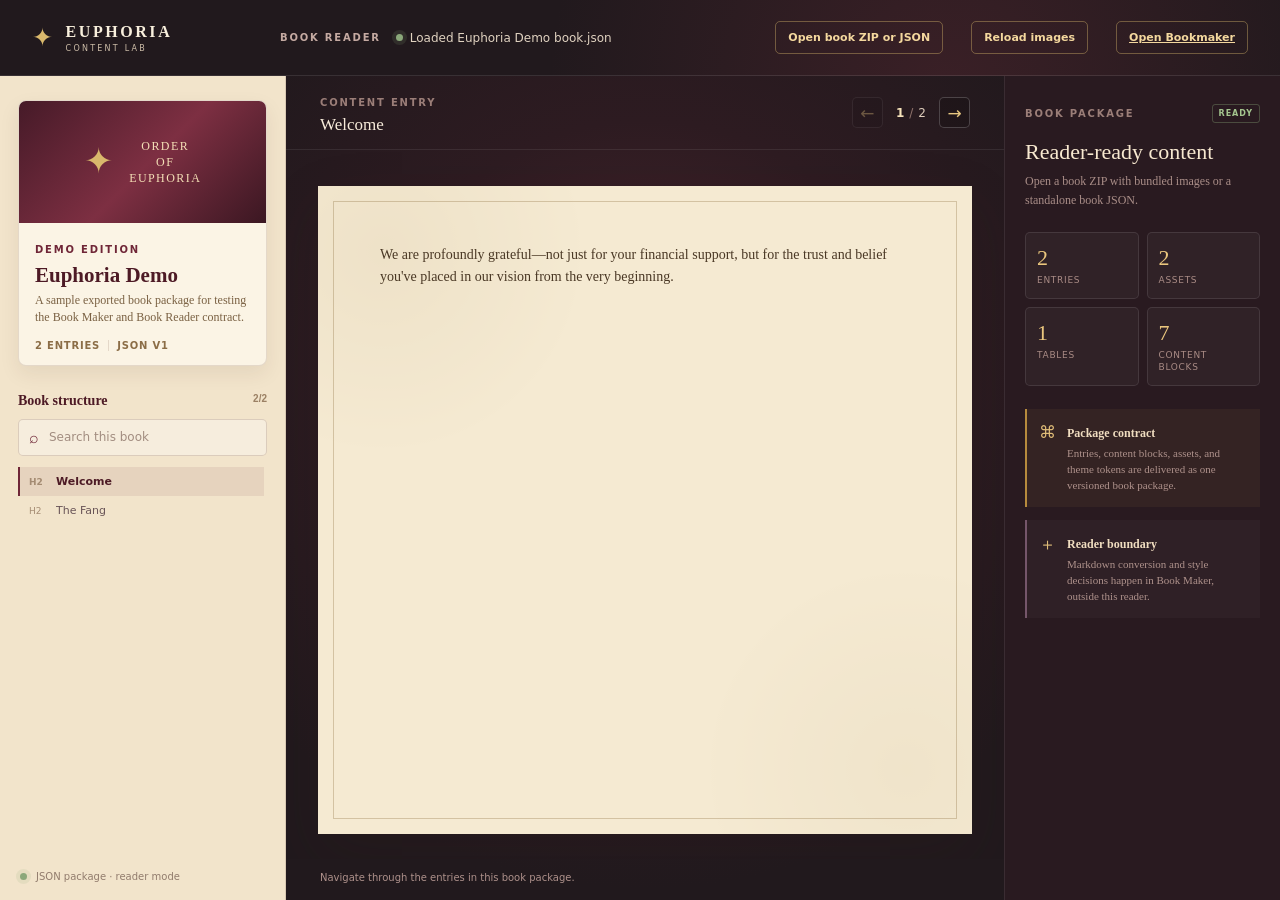
==== commit ece0b3c2: "fullpage image not ignore anymore" ====
--- a/index.html
+++ b/index.html
@@ -5,7 +5,7 @@
     <meta name="viewport" content="width=device-width, initial-scale=1.0" />
     <title>Euphoria Demo · Content Reader</title>
     <meta name="description" content="A JSON-powered digital TTRPG book reader." />
-    <link rel="stylesheet" href="styles.css?v=20" />
+    <link rel="stylesheet" href="styles.css?v=26" />
   </head>
   <body>
     <div class="app-shell">
@@ -102,6 +102,7 @@
     <script src="image-viewer.js?v=2"></script>
     <script src="vendor/jszip-3.10.1/jszip.min.js"></script>
     <script src="book-archive.js?v=4"></script>
-    <script src="reader.js?v=15"></script>
+    <script src="book-contents.js?v=1"></script>
+    <script src="reader.js?v=17"></script>
   </body>
 </html>
--- a/styles.css
+++ b/styles.css
@@ -48,12 +48,12 @@
 .heading-actions, .heading-dialog-actions, .heading-bulk { display: flex; flex-wrap: wrap; align-items: center; gap: 8px; }
 .heading-actions { margin-top: 10px; }
 .heading-actions button, #headingEditor button, #headingEditor input:not([type="checkbox"]), #headingEditor select,
-#pdfInspector button, #pdfInspector input, #imageRecovery button, #imageRecovery input, #imageRecovery select, #bookZipExport button {
+#pdfInspector button, #pdfInspector input, #imageRecovery button, #imageRecovery input, #imageRecovery select, #bookZipExport button, #bookReprocess button {
   min-height: 36px; padding: 6px 9px; border: 1px solid var(--gold-dark); border-radius: 4px;
   color: var(--ink); background: var(--parchment-light); font: inherit;
 }
 .heading-actions button { font-size: 12px; }
-.heading-actions button:disabled, #headingEditor button:disabled, #pdfInspector button:disabled, #imageRecovery button:disabled, #bookZipExport button:disabled { opacity: .55; cursor: default; }
+.heading-actions button:disabled, #headingEditor button:disabled, #pdfInspector button:disabled, #imageRecovery button:disabled, #bookZipExport button:disabled, #bookReprocess button:disabled { opacity: .55; cursor: default; }
 #headingEditor {
   width: min(1200px, calc(100% - 24px)); max-height: calc(100% - 24px);
   padding: clamp(12px, 4vw, 24px); border: 1px solid var(--gold-dark); border-radius: 8px;
@@ -75,19 +75,20 @@
 .heading-column h3 { margin: 0 0 4px; color: var(--wine-dark); font-size: 14px; }
 .heading-rows { max-height: 38vh; overflow-y: auto; margin: 0; padding: 2px; list-style: none; }
 .heading-row { display: grid; grid-template-columns: auto minmax(0, 1fr) auto auto; align-items: center; gap: 5px; padding: 4px 0; }
-.heading-row input[type="text"] { width: 100%; min-width: 0; }
+.heading-row input[type="text"], .heading-row textarea { width: 100%; min-width: 0; }
 .heading-count { min-width: 20px; padding: 3px; border-radius: 4px; background: var(--card); color: var(--wine-dark); font-size: 11px; text-align: center; }
 .heading-preview-contents { max-height: 38vh; overflow-y: auto; margin: 8px 0; padding-inline-start: 25px; overflow-wrap: anywhere; }
 .heading-preview-contents li { margin: 5px 0; }
+.heading-preview-contents .heading-preview-part { color: var(--wine-dark); font-weight: 800; margin-block-start: 12px; }
 .heading-dialog-actions { justify-content: flex-end; margin-top: 12px; }
 #headingEditor #previewHeadings, #headingEditor #applyHeadings { color: #fff3db; background: var(--wine-dark); }
 .maker-panel .pdf-status { margin-top: 8px; overflow-wrap: anywhere; }
 .pdf-status:empty { display: none; }
-#pdfInspector, #imageRecovery, #bookZipExport {
+#pdfInspector, #imageRecovery, #bookZipExport, #bookReprocess {
   width: min(950px, calc(100% - 24px)); max-height: calc(100% - 24px); padding: clamp(12px, 4vw, 24px);
   border: 1px solid var(--gold-dark); border-radius: 8px; color: var(--ink); background: var(--parchment); font-size: 14px;
 }
-#pdfInspector::backdrop, #imageRecovery::backdrop, #bookZipExport::backdrop { background: rgba(26, 14, 19, .75); }
+#pdfInspector::backdrop, #imageRecovery::backdrop, #bookZipExport::backdrop, #bookReprocess::backdrop { background: rgba(26, 14, 19, .75); }
 .pdf-toolbar { display: flex; flex-wrap: wrap; align-items: center; gap: 8px; margin-bottom: 10px; }
 .pdf-toolbar h2 { flex: 1; margin: 0; color: var(--wine-dark); font: 24px Georgia, serif; }
 #pdfPageNumber { width: 70px; }
@@ -139,6 +140,12 @@
 #recoveryForm .pdf-toolbar { margin: 6px 0 0; }
 #applyRecovery { color: #fff3db; background: var(--wine-dark); }
 #bookZipExport { width: min(450px, calc(100% - 24px)); }
+#bookReprocess { width: min(520px, calc(100% - 24px)); overflow: auto; }
+#reprocessSummary { color: var(--wine-dark); font-weight: 700; }
+.reprocess-results { margin: 12px 0; padding: 0; list-style: none; }
+.reprocess-results li { margin-block: 8px; padding: 10px 12px; border: 1px solid var(--border); border-radius: 5px; background: var(--parchment-light); }
+.reprocess-results p { margin: 5px 0 0; }
+#applyReprocess:not(:disabled) { color: #fff3db; background: var(--wine-dark); }
 #bookZipExport h2 { margin: 0; color: var(--wine-dark); font: 24px Georgia, serif; }
 #bookZipExportStatus { overflow-wrap: anywhere; }
 .edition-field { display: grid; gap: 4px; margin: 8px 0; color: var(--ink); font-size: 12px; }
@@ -213,6 +220,11 @@
 .search-box input { width: 100%; outline: none; border: 0; background: transparent; color: var(--ink); font-size: 12px; }
 .search-box input::placeholder { color: #a28d80; }
 .contents { margin-top: 11px; padding-right: 3px; }
+.contents-part { display: flex; align-items: baseline; gap: 9px; padding: 12px 9px 5px; margin-top: 7px; border-block-start: 1px solid var(--border); color: var(--wine-dark); font-size: 12px; font-weight: 800; }
+.contents .contents-part .page-title { white-space: normal; overflow-wrap: anywhere; }
+.contents-part .page-no { flex: 0 0 18px; }
+#bookTitle, #bookDescription, #currentLabel { white-space: pre-line; }
+.contents-entry--part { margin-inline-start: 10px; }
 .contents-entry > button { width: 100%; display: flex; align-items: baseline; gap: 9px; padding: 8px 9px; border: 0; border-left: 2px solid transparent; background: transparent; color: #695457; text-align: left; font-size: 11px; }
 .contents-entry > button:hover { background: rgba(255,255,255,.35); color: var(--wine); }
 .contents-entry > button.active { border-left-color: var(--wine); background: rgba(111,38,55,.09); color: var(--wine-dark); font-weight: 800; }
@@ -240,6 +252,8 @@
 .page-inner { position: relative; z-index: 3; }
 .page-art { position: relative; z-index: 1; display: block; max-width: 100%; margin: 20px auto; pointer-events: auto; }
 .page-art--flow { width: min(100%, 440px); }
+.page-art--flow.page-art--full-page { width: 100%; }
+.page-content .page-art--full-page img { max-height: none; width: auto; height: auto; }
 .page-art--flow.entry-emblem { margin-top: 2px; margin-bottom: 18px; }
 .page-content { display: flow-root; }
 .page-viewport[dir="rtl"] .book-page,
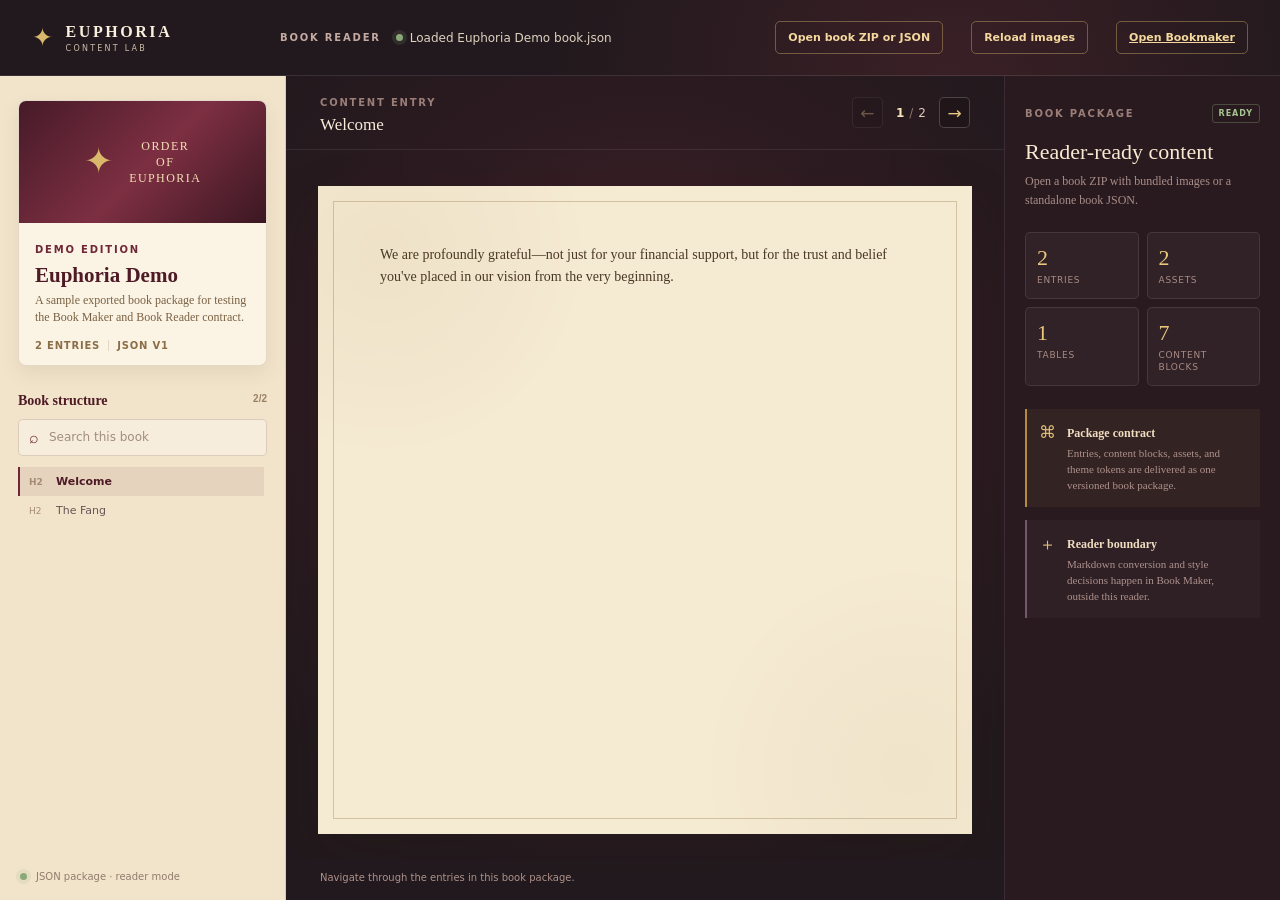
==== commit 3921f687: "stat block feature" ====
--- a/index.html
+++ b/index.html
@@ -5,7 +5,7 @@
     <meta name="viewport" content="width=device-width, initial-scale=1.0" />
     <title>Euphoria Demo · Content Reader</title>
     <meta name="description" content="A JSON-powered digital TTRPG book reader." />
-    <link rel="stylesheet" href="styles.css?v=26" />
+    <link rel="stylesheet" href="styles.css?v=29" />
   </head>
   <body>
     <div class="app-shell">
@@ -102,7 +102,7 @@
     <script src="image-viewer.js?v=2"></script>
     <script src="vendor/jszip-3.10.1/jszip.min.js"></script>
     <script src="book-archive.js?v=4"></script>
-    <script src="book-contents.js?v=1"></script>
-    <script src="reader.js?v=17"></script>
+    <script src="book-contents.js?v=3"></script>
+    <script src="reader.js?v=19"></script>
   </body>
 </html>
--- a/styles.css
+++ b/styles.css
@@ -48,12 +48,12 @@
 .heading-actions, .heading-dialog-actions, .heading-bulk { display: flex; flex-wrap: wrap; align-items: center; gap: 8px; }
 .heading-actions { margin-top: 10px; }
 .heading-actions button, #headingEditor button, #headingEditor input:not([type="checkbox"]), #headingEditor select,
-#pdfInspector button, #pdfInspector input, #imageRecovery button, #imageRecovery input, #imageRecovery select, #bookZipExport button, #bookReprocess button {
+#pdfInspector button, #pdfInspector input, #imageRecovery button, #imageRecovery input, #imageRecovery select, #bookZipExport button, #bookReprocess button, #bookRestore button, #bookRestore select, #bookRestore input[type="file"] {
   min-height: 36px; padding: 6px 9px; border: 1px solid var(--gold-dark); border-radius: 4px;
   color: var(--ink); background: var(--parchment-light); font: inherit;
 }
 .heading-actions button { font-size: 12px; }
-.heading-actions button:disabled, #headingEditor button:disabled, #pdfInspector button:disabled, #imageRecovery button:disabled, #bookZipExport button:disabled, #bookReprocess button:disabled { opacity: .55; cursor: default; }
+.heading-actions button:disabled, #headingEditor button:disabled, #pdfInspector button:disabled, #imageRecovery button:disabled, #bookZipExport button:disabled, #bookReprocess button:disabled, #bookRestore button:disabled { opacity: .55; cursor: default; }
 #headingEditor {
   width: min(1200px, calc(100% - 24px)); max-height: calc(100% - 24px);
   padding: clamp(12px, 4vw, 24px); border: 1px solid var(--gold-dark); border-radius: 8px;
@@ -84,11 +84,11 @@
 #headingEditor #previewHeadings, #headingEditor #applyHeadings { color: #fff3db; background: var(--wine-dark); }
 .maker-panel .pdf-status { margin-top: 8px; overflow-wrap: anywhere; }
 .pdf-status:empty { display: none; }
-#pdfInspector, #imageRecovery, #bookZipExport, #bookReprocess {
+#pdfInspector, #imageRecovery, #bookZipExport, #bookReprocess, #bookRestore {
   width: min(950px, calc(100% - 24px)); max-height: calc(100% - 24px); padding: clamp(12px, 4vw, 24px);
   border: 1px solid var(--gold-dark); border-radius: 8px; color: var(--ink); background: var(--parchment); font-size: 14px;
 }
-#pdfInspector::backdrop, #imageRecovery::backdrop, #bookZipExport::backdrop, #bookReprocess::backdrop { background: rgba(26, 14, 19, .75); }
+#pdfInspector::backdrop, #imageRecovery::backdrop, #bookZipExport::backdrop, #bookReprocess::backdrop, #bookRestore::backdrop { background: rgba(26, 14, 19, .75); }
 .pdf-toolbar { display: flex; flex-wrap: wrap; align-items: center; gap: 8px; margin-bottom: 10px; }
 .pdf-toolbar h2 { flex: 1; margin: 0; color: var(--wine-dark); font: 24px Georgia, serif; }
 #pdfPageNumber { width: 70px; }
@@ -141,6 +141,39 @@
 #applyRecovery { color: #fff3db; background: var(--wine-dark); }
 #bookZipExport { width: min(450px, calc(100% - 24px)); }
 #bookReprocess { width: min(520px, calc(100% - 24px)); overflow: auto; }
+#bookRestore { width: min(890px, calc(100% - 24px)); overflow: auto; }
+#bookRestore [hidden] { display: none; }
+.restore-source { display: flex; flex-wrap: wrap; align-items: end; gap: 8px; }
+.restore-source label { display: grid; gap: 5px; min-width: 0; flex: 1; }
+.restore-source input { width: 100%; max-width: 100%; }
+.restore-toolbar { display: flex; flex-wrap: wrap; align-items: center; gap: 8px; margin: 10px 0; }
+#restoreSummary, #restoreStatSummary { font-weight: 700; color: var(--wine-dark); }
+.restore-kind { display: flex; align-items: center; gap: 8px; margin: 10px 0; font-weight: 700; }
+.restore-stat-row { display: grid; gap: 7px; padding: 12px; border: 1px solid var(--border); border-radius: 6px; background: var(--parchment-light); }
+.restore-stat-row p { margin: 0; }
+.restore-stat-row > label:not(.restore-choice):not(.restore-merge-choice) { display: grid; gap: 4px; font-size: 12px; }
+.restore-stat-row select { width: 100%; min-width: 0; }
+.restore-merge-choice { display: flex; align-items: baseline; gap: 6px; padding: 8px; background: var(--card); border-inline-start: 3px solid var(--gold-dark); font-size: 12px; }
+#applyStatRestore:not(:disabled) { color: #fff3db; background: var(--wine-dark); }
+#restoreSourceWarning:not(:empty) { padding: 8px; background: var(--card); border-inline-start: 3px solid var(--gold-dark); }
+.restore-rows { list-style: none; margin: 12px 0; padding: 0; display: grid; gap: 10px; }
+.restore-row { display: grid; grid-template-columns: minmax(110px, 23%) minmax(0, 1fr); gap: 14px; padding: 12px; border: 1px solid var(--border); border-radius: 6px; background: var(--parchment-light); }
+.restore-art-preview { display: grid; place-items: center; overflow: hidden; aspect-ratio: 4 / 5; min-height: 100px; max-height: 210px; align-self: start; padding: 4px; border: 1px solid var(--border); background: var(--card); color: var(--ink-soft); text-align: center; font-size: 11px; }
+.restore-art-preview > * { grid-area: 1 / 1; }
+.restore-art-preview img { z-index: 1; width: 100%; height: 100%; object-fit: contain; background: var(--card); }
+.restore-art-details { min-width: 0; display: grid; gap: 6px; overflow-wrap: anywhere; }
+.restore-art-details p { margin: 0; }
+.restore-choice { display: flex; gap: 8px; align-items: baseline; font-size: 15px; }
+.restore-image-name { color: var(--ink-soft); font-size: 12px; }
+.restore-art-details > label:not(.restore-choice) { display: grid; gap: 3px; font-size: 12px; }
+.restore-art-details select { width: 100%; min-width: 0; }
+.restore-match-note { font-size: 12px; color: var(--wine-dark); }
+.restore-needs-review { font-weight: 700; padding: 5px 7px; border-inline-start: 3px solid var(--gold-dark); background: var(--card); }
+#applyRestore:not(:disabled) { color: #fff3db; background: var(--wine-dark); }
+@media (max-width: 550px) {
+  .restore-row { grid-template-columns: minmax(0, 1fr); gap: 8px; }
+  .restore-art-preview { aspect-ratio: 16 / 9; max-height: 175px; }
+}
 #reprocessSummary { color: var(--wine-dark); font-weight: 700; }
 .reprocess-results { margin: 12px 0; padding: 0; list-style: none; }
 .reprocess-results li { margin-block: 8px; padding: 10px 12px; border: 1px solid var(--border); border-radius: 5px; background: var(--parchment-light); }
@@ -300,6 +333,23 @@
 .page-content th, .page-content td { padding: 8px 9px; border: 1px solid rgba(111,38,55,.24); vertical-align: top; }
 .page-content tr:nth-child(even) td { background: rgba(182,138,61,.08); }
 .page-content figure { margin: 18px auto; text-align: center; }
+.page-content .stat-block {
+  position: relative; display: flow-root; margin: 22px 0; padding: clamp(14px, 3vw, 23px);
+  border: 1px solid var(--gold-dark); border-block: 4px solid var(--gold-dark); border-radius: 4px;
+  background: var(--parchment-light); box-shadow: 0 3px 12px rgba(74,56,37,.12);
+  overflow-wrap: anywhere;
+}
+.page-content .stat-block h1, .page-content .stat-block h2 { font-size: clamp(21px, 4vw, 27px); line-height: 1.15; letter-spacing: 0; margin: 0 0 8px; color: var(--wine-dark); }
+.page-content .stat-block h3 { font-size: 17px; margin: 15px 0 6px; padding-bottom: 3px; border-block-end: 1px solid var(--gold-dark); }
+.page-content .stat-block h4, .page-content .stat-block h5, .page-content .stat-block h6 { margin: 11px 0 5px; }
+.page-content .stat-block p { margin: 0 0 8px; font-size: 13px; line-height: 1.55; }
+.page-content .stat-block p:last-child { margin-bottom: 0; }
+.page-content .stat-block .book-rule { margin: 9px 0; width: 100%; border-top: 1px solid var(--gold-dark); }
+.page-content .stat-block table { margin: 8px 0; font-size: 11px; table-layout: auto; }
+.page-content .stat-block th, .page-content .stat-block td { padding: 5px 6px; text-align: center; }
+.page-content .stat-block td:first-child { font-weight: 700; color: var(--wine-dark); text-align: start; }
+.stat-block-tables { display: grid; grid-template-columns: repeat(auto-fit, minmax(min(100%, 190px), 1fr)); align-items: start; gap: 10px; }
+.stat-block-tables > * { min-width: 0; }
 .page-content figure img { display: block; max-width: 100%; max-height: 420px; margin: 0 auto; object-fit: contain; }
 .page-content figcaption { margin-top: 5px; color: #8d6b59; font-size: 10px; font-style: italic; }
 .video-grid { display: grid; grid-template-columns: repeat(2, 1fr); gap: 12px; margin-top: 13px; }
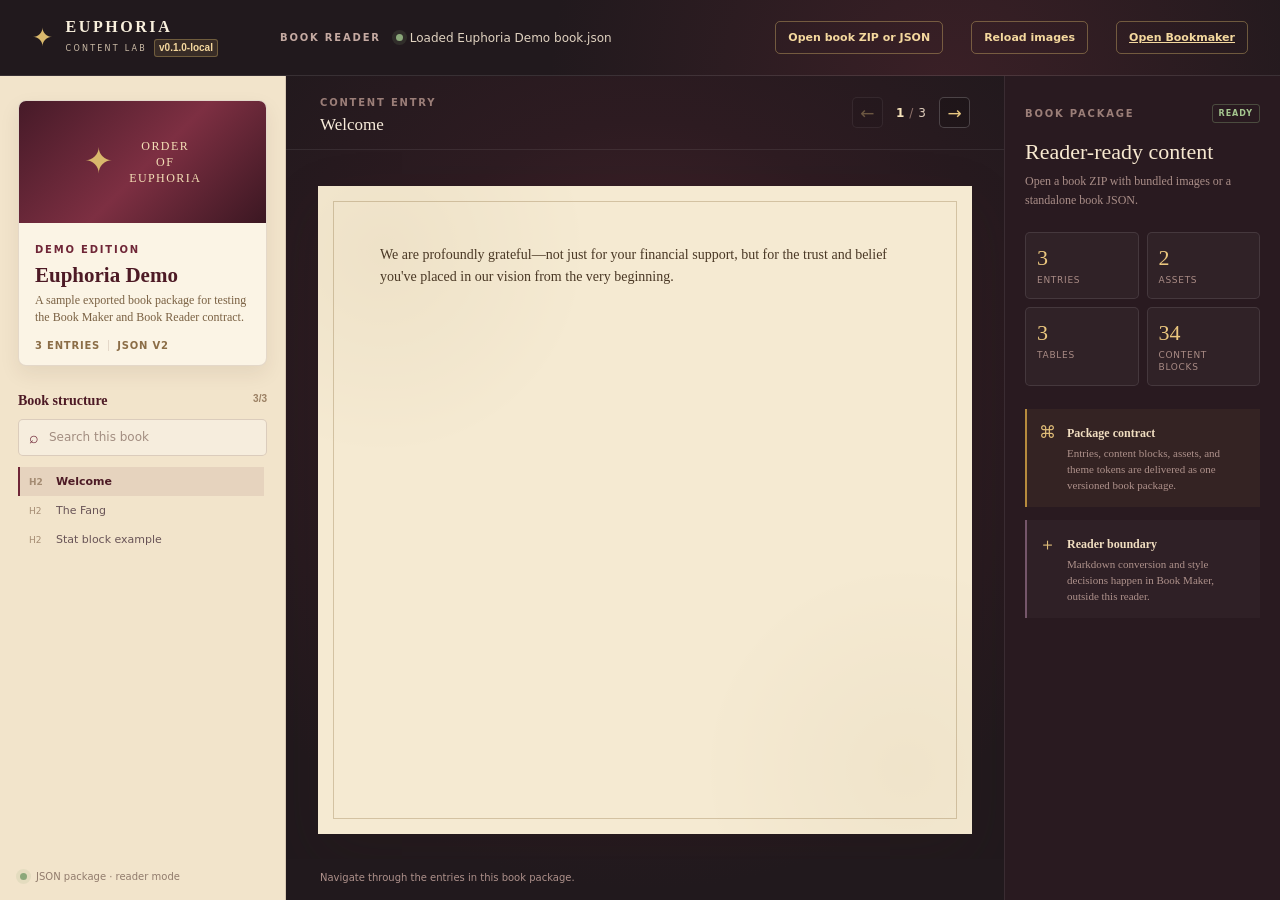
==== commit 32c7ae9a: "Add demo stat block and automatic app version badge" ====
--- a/index.html
+++ b/index.html
@@ -5,14 +5,14 @@
     <meta name="viewport" content="width=device-width, initial-scale=1.0" />
     <title>Euphoria Demo · Content Reader</title>
     <meta name="description" content="A JSON-powered digital TTRPG book reader." />
-    <link rel="stylesheet" href="styles.css?v=29" />
+    <link rel="stylesheet" href="styles.css?v=31" />
   </head>
   <body>
     <div class="app-shell">
       <header class="topbar">
         <div class="brand-mark" aria-label="Euphoria Content Lab">
           <span class="brand-glyph">✦</span>
-          <span><strong>EUPHORIA</strong><small>CONTENT LAB</small></span>
+          <span><strong>EUPHORIA</strong><small>CONTENT LAB <span id="appVersion" class="brand-version">v—</span></small></span>
         </div>
         <div class="topbar-center">
           <span class="eyebrow">BOOK READER</span>
@@ -99,10 +99,11 @@
 
       <div id="notice" class="notice" role="status" hidden></div>
     </div>
+    <script src="app-version.js?v=1"></script>
     <script src="image-viewer.js?v=2"></script>
     <script src="vendor/jszip-3.10.1/jszip.min.js"></script>
     <script src="book-archive.js?v=4"></script>
-    <script src="book-contents.js?v=3"></script>
-    <script src="reader.js?v=19"></script>
+    <script src="book-contents.js?v=4"></script>
+    <script src="reader.js?v=20"></script>
   </body>
 </html>
--- a/styles.css
+++ b/styles.css
@@ -27,7 +27,8 @@
 .topbar { height: 76px; display: flex; align-items: center; gap: 28px; padding: 0 32px; color: #f9f0dd; border-bottom: 1px solid rgba(255,255,255,.1); }
 .brand-mark { display: flex; align-items: center; gap: 11px; min-width: 220px; letter-spacing: .1em; }
 .brand-mark strong { display: block; font-family: Georgia, serif; font-size: 16px; letter-spacing: .16em; }
-.brand-mark small { display: block; margin-top: 3px; color: #cdbda8; font-size: 8px; letter-spacing: .28em; }
+.brand-mark small { display: flex; align-items: center; gap: 7px; margin-top: 3px; color: #cdbda8; font-size: 8px; letter-spacing: .28em; white-space: nowrap; }
+.brand-version { display: inline-block; color: #f4d89e; background: rgba(217,184,108,.12); border: 1px solid rgba(217,184,108,.35); border-radius: 3px; padding: 2px 4px; font: 600 10px/1.2 Inter, sans-serif; letter-spacing: 0; }
 .brand-glyph { color: var(--gold-light); font-size: 25px; }
 .topbar-center { display: flex; align-items: center; gap: 15px; flex: 1; }
 .eyebrow { color: #9b7e78; font-size: 10px; font-weight: 800; letter-spacing: .18em; }
@@ -324,6 +325,11 @@
 .page-content :is(h5, h6) { margin: 14px 0 8px; font-size: 12px; line-height: 1.45; }
 .page-content p { margin: 0 0 12px; font: 14px/1.55 var(--book-body-font); }
 .page-content strong { color: var(--wine); }
+.page-content .book-link-block a { color: var(--wine-dark); text-decoration: underline; text-decoration-color: var(--gold-dark); text-underline-offset: 3px; font-weight: 700; overflow-wrap: anywhere; }
+.page-content .book-link-block a:hover { color: var(--wine); text-decoration-thickness: 2px; }
+.page-content .book-link-block a:focus-visible { outline: 2px solid var(--gold-dark); outline-offset: 3px; border-radius: 2px; }
+.book-link-arrow { font-size: .85em; }
+#editLinkUrlField[hidden] { display: none; }
 .page-content em { color: var(--ink-soft); }
 .page-content ul { margin: 7px 0 15px; padding-left: 23px; font: 14px/1.5 var(--book-body-font); }
 .page-content li { margin: 4px 0; }
